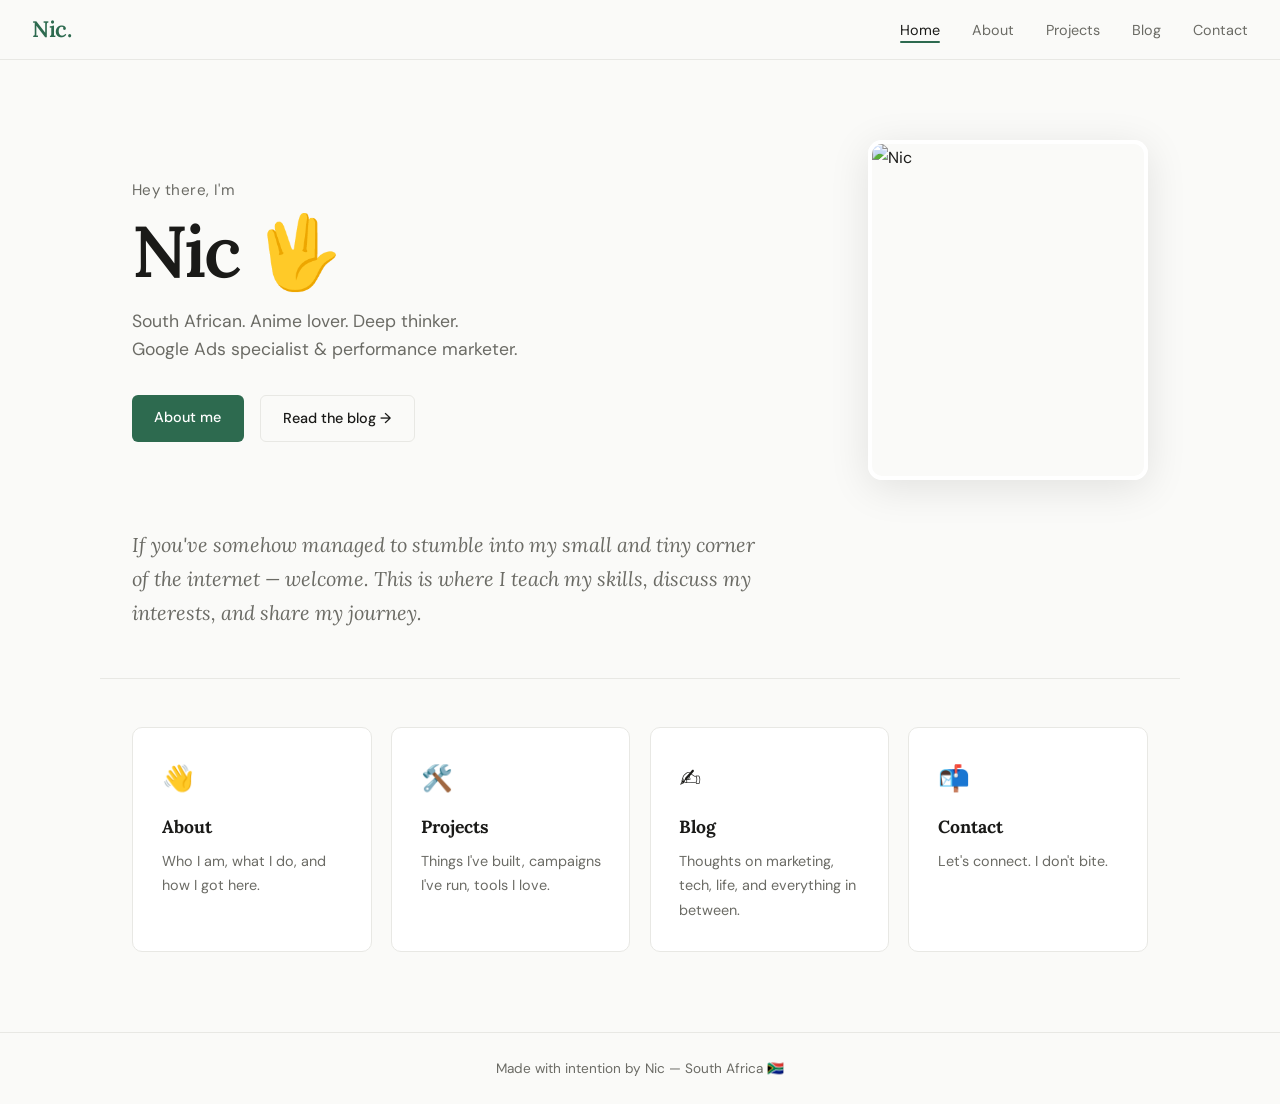
==== index.html @ c93cab65 "Add site files" ====
<!DOCTYPE html>
<html lang="en">
<head>
  <meta charset="UTF-8" />
  <meta name="viewport" content="width=device-width, initial-scale=1.0" />
  <title>Nic — Personal Page</title>
  <link rel="preconnect" href="https://fonts.googleapis.com">
  <link href="https://fonts.googleapis.com/css2?family=Lora:ital,wght@0,400;0,600;1,400&family=DM+Sans:wght@300;400;500&display=swap" rel="stylesheet">
  <link rel="stylesheet" href="style.css" />
</head>
<body>
  <nav class="nav">
    <a href="index.html" class="nav-logo">Nic.</a>
    <ul class="nav-links">
      <li><a href="index.html" class="active">Home</a></li>
      <li><a href="about.html">About</a></li>
      <li><a href="projects.html">Projects</a></li>
      <li><a href="blog.html">Blog</a></li>
      <li><a href="contact.html">Contact</a></li>
    </ul>
    <button class="nav-toggle" aria-label="Toggle menu">&#9776;</button>
  </nav>

  <main>
    <section class="hero">
      <div class="hero-text">
        <span class="hero-greeting">Hey there, I'm</span>
        <h1 class="hero-name">Nic <span class="wave">🖖</span></h1>
        <p class="hero-tagline">South African. Anime lover. Deep thinker.<br>Google Ads specialist & performance marketer.</p>
        <div class="hero-actions">
          <a href="about.html" class="btn btn-primary">About me</a>
          <a href="blog.html" class="btn btn-ghost">Read the blog →</a>
        </div>
      </div>
      <div class="hero-image-wrap">
        <img src="https://bear-images.sfo2.cdn.digitaloceanspaces.com/nic-1672590342-0.jpg" alt="Nic" class="hero-image" />
      </div>
    </section>

    <section class="intro-block">
      <p>
        If you've somehow managed to stumble into my small and tiny corner of the internet — welcome.
        This is where I teach my skills, discuss my interests, and share my journey.
      </p>
    </section>

    <section class="home-grid">
      <a href="about.html" class="card">
        <span class="card-icon">👋</span>
        <h3>About</h3>
        <p>Who I am, what I do, and how I got here.</p>
      </a>
      <a href="projects.html" class="card">
        <span class="card-icon">🛠️</span>
        <h3>Projects</h3>
        <p>Things I've built, campaigns I've run, tools I love.</p>
      </a>
      <a href="blog.html" class="card">
        <span class="card-icon">✍️</span>
        <h3>Blog</h3>
        <p>Thoughts on marketing, tech, life, and everything in between.</p>
      </a>
      <a href="contact.html" class="card">
        <span class="card-icon">📬</span>
        <h3>Contact</h3>
        <p>Let's connect. I don't bite.</p>
      </a>
    </section>
  </main>

  <footer class="footer">
    <p>Made with intention by Nic &mdash; South Africa 🇿🇦</p>
  </footer>

  <script src="main.js"></script>
</body>
</html>
---- style.css ----
/* ===== CSS Variables ===== */
:root {
  --bg: #fafaf8;
  --surface: #ffffff;
  --text: #1a1a18;
  --text-muted: #6b6b65;
  --accent: #2d6a4f;
  --accent-light: #e8f5ee;
  --border: #e8e8e4;
  --font-serif: 'Lora', Georgia, serif;
  --font-sans: 'DM Sans', system-ui, sans-serif;
  --max-w: 1080px;
  --radius: 10px;
  --transition: 0.2s ease;
}

/* ===== Reset ===== */
*, *::before, *::after { box-sizing: border-box; margin: 0; padding: 0; }

html { scroll-behavior: smooth; }

body {
  background: var(--bg);
  color: var(--text);
  font-family: var(--font-sans);
  font-size: 1rem;
  line-height: 1.7;
  min-height: 100vh;
  display: flex;
  flex-direction: column;
}

img { max-width: 100%; display: block; }
a { color: inherit; text-decoration: none; }

/* ===== Nav ===== */
.nav {
  position: sticky;
  top: 0;
  z-index: 100;
  background: rgba(250,250,248,0.92);
  backdrop-filter: blur(10px);
  border-bottom: 1px solid var(--border);
  display: flex;
  align-items: center;
  justify-content: space-between;
  padding: 0 2rem;
  height: 60px;
  max-width: 100%;
}

.nav-logo {
  font-family: var(--font-serif);
  font-size: 1.4rem;
  font-weight: 600;
  color: var(--accent);
  letter-spacing: -0.02em;
}

.nav-links {
  list-style: none;
  display: flex;
  gap: 2rem;
}

.nav-links a {
  font-size: 0.9rem;
  font-weight: 400;
  color: var(--text-muted);
  transition: color var(--transition);
  position: relative;
}

.nav-links a:hover,
.nav-links a.active {
  color: var(--text);
}

.nav-links a.active::after {
  content: '';
  position: absolute;
  bottom: -4px;
  left: 0; right: 0;
  height: 2px;
  background: var(--accent);
  border-radius: 2px;
}

.nav-toggle { display: none; background: none; border: none; font-size: 1.3rem; cursor: pointer; }

/* ===== Buttons ===== */
.btn {
  display: inline-block;
  padding: 0.65rem 1.4rem;
  border-radius: 6px;
  font-family: var(--font-sans);
  font-size: 0.9rem;
  font-weight: 500;
  cursor: pointer;
  border: none;
  transition: all var(--transition);
  text-decoration: none;
}

.btn-primary {
  background: var(--accent);
  color: #fff;
}
.btn-primary:hover { background: #235c40; }

.btn-ghost {
  background: transparent;
  color: var(--text);
  border: 1px solid var(--border);
}
.btn-ghost:hover { border-color: var(--accent); color: var(--accent); }

/* ===== Hero ===== */
.hero {
  max-width: var(--max-w);
  margin: 0 auto;
  padding: 5rem 2rem 3rem;
  display: flex;
  align-items: center;
  gap: 4rem;
}

.hero-text { flex: 1; }

.hero-greeting {
  display: block;
  font-size: 0.95rem;
  color: var(--text-muted);
  margin-bottom: 0.5rem;
  letter-spacing: 0.03em;
}

.hero-name {
  font-family: var(--font-serif);
  font-size: clamp(2.8rem, 6vw, 4.5rem);
  font-weight: 600;
  line-height: 1.1;
  letter-spacing: -0.03em;
  color: var(--text);
  margin-bottom: 1rem;
}

.wave { display: inline-block; animation: wave 2s ease-in-out infinite; }
@keyframes wave {
  0%, 100% { transform: rotate(0deg); }
  25% { transform: rotate(20deg); }
  75% { transform: rotate(-10deg); }
}

.hero-tagline {
  font-size: 1.1rem;
  color: var(--text-muted);
  margin-bottom: 2rem;
  line-height: 1.6;
}

.hero-actions { display: flex; gap: 1rem; flex-wrap: wrap; }

.hero-image-wrap {
  flex-shrink: 0;
  opacity: 0;
  transform: translateY(20px);
  animation: fadeUp 0.7s 0.3s ease forwards;
}

.hero-image {
  width: 280px;
  height: 340px;
  object-fit: cover;
  border-radius: 14px;
  border: 4px solid var(--surface);
  box-shadow: 0 8px 40px rgba(0,0,0,0.1);
}

@keyframes fadeUp {
  to { opacity: 1; transform: translateY(0); }
}

/* ===== Intro block ===== */
.intro-block {
  max-width: var(--max-w);
  margin: 0 auto;
  padding: 0 2rem 3rem;
  border-bottom: 1px solid var(--border);
}

.intro-block p {
  font-family: var(--font-serif);
  font-size: 1.25rem;
  font-style: italic;
  color: var(--text-muted);
  max-width: 640px;
}

/* ===== Home cards grid ===== */
.home-grid {
  max-width: var(--max-w);
  margin: 0 auto;
  padding: 3rem 2rem 5rem;
  display: grid;
  grid-template-columns: repeat(auto-fit, minmax(220px, 1fr));
  gap: 1.2rem;
}

.card {
  background: var(--surface);
  border: 1px solid var(--border);
  border-radius: var(--radius);
  padding: 1.8rem;
  transition: all var(--transition);
  display: block;
}

.card:hover {
  border-color: var(--accent);
  box-shadow: 0 4px 20px rgba(45,106,79,0.1);
  transform: translateY(-2px);
}

.card-icon { font-size: 1.6rem; display: block; margin-bottom: 0.75rem; }

.card h3 {
  font-family: var(--font-serif);
  font-size: 1.1rem;
  margin-bottom: 0.4rem;
}

.card p { font-size: 0.9rem; color: var(--text-muted); }

/* ===== Page layout ===== */
main { flex: 1; }

.page-main {
  max-width: var(--max-w);
  margin: 0 auto;
  padding: 4rem 2rem 6rem;
}

.page-header {
  margin-bottom: 3rem;
  opacity: 0;
  animation: fadeUp 0.5s ease forwards;
}

.page-header h1 {
  font-family: var(--font-serif);
  font-size: clamp(2rem, 4vw, 3rem);
  font-weight: 600;
  letter-spacing: -0.03em;
  margin-bottom: 0.5rem;
}

.page-subtitle { color: var(--text-muted); font-size: 1.05rem; }

/* ===== About ===== */
.about-layout {
  display: grid;
  grid-template-columns: 260px 1fr;
  gap: 4rem;
  align-items: start;
}

.about-photo {
  width: 100%;
  border-radius: 12px;
  border: 3px solid var(--border);
  box-shadow: 0 4px 20px rgba(0,0,0,0.08);
}

.about-quick {
  margin-top: 1.5rem;
  display: flex;
  flex-direction: column;
  gap: 0.7rem;
}

.quick-item {
  display: flex;
  align-items: center;
  gap: 0.6rem;
  font-size: 0.9rem;
  color: var(--text-muted);
}

.about-content h2 {
  font-family: var(--font-serif);
  font-size: 1.4rem;
  margin: 2rem 0 0.7rem;
}
.about-content h2:first-child { margin-top: 0; }
.about-content p { color: var(--text-muted); margin-bottom: 1rem; }

/* ===== Projects ===== */
.projects-grid {
  display: grid;
  grid-template-columns: repeat(auto-fit, minmax(280px, 1fr));
  gap: 1.5rem;
}

.project-card {
  background: var(--surface);
  border: 1px solid var(--border);
  border-radius: var(--radius);
  padding: 1.8rem;
  transition: all var(--transition);
}
.project-card:hover {
  border-color: var(--accent);
  box-shadow: 0 4px 20px rgba(45,106,79,0.08);
}

.project-tag {
  display: inline-block;
  background: var(--accent-light);
  color: var(--accent);
  font-size: 0.75rem;
  font-weight: 500;
  padding: 0.2rem 0.6rem;
  border-radius: 20px;
  margin-bottom: 0.8rem;
  letter-spacing: 0.03em;
}

.project-card h3 {
  font-family: var(--font-serif);
  font-size: 1.1rem;
  margin-bottom: 0.6rem;
}

.project-card p { font-size: 0.9rem; color: var(--text-muted); margin-bottom: 1rem; }

.project-stack { display: flex; gap: 0.5rem; flex-wrap: wrap; }
.project-stack span {
  font-size: 0.75rem;
  background: var(--bg);
  border: 1px solid var(--border);
  border-radius: 4px;
  padding: 0.15rem 0.5rem;
  color: var(--text-muted);
}

.projects-note {
  margin-top: 3rem;
  text-align: center;
  color: var(--text-muted);
  font-size: 0.95rem;
}
.projects-note a { color: var(--accent); text-decoration: underline; }

/* ===== Blog ===== */
.blog-filters {
  display: flex;
  gap: 0.5rem;
  margin-bottom: 2.5rem;
  flex-wrap: wrap;
}

.filter-btn {
  background: none;
  border: 1px solid var(--border);
  border-radius: 20px;
  padding: 0.3rem 0.9rem;
  font-size: 0.85rem;
  cursor: pointer;
  font-family: var(--font-sans);
  color: var(--text-muted);
  transition: all var(--transition);
}
.filter-btn:hover, .filter-btn.active {
  background: var(--accent);
  border-color: var(--accent);
  color: #fff;
}

.blog-list { display: flex; flex-direction: column; gap: 0; }

.blog-item {
  padding: 2rem 0;
  border-bottom: 1px solid var(--border);
  transition: all var(--transition);
}
.blog-item:last-child { border-bottom: none; }

.blog-meta {
  display: flex;
  align-items: center;
  gap: 0.8rem;
  margin-bottom: 0.6rem;
}

.blog-tag {
  background: var(--accent-light);
  color: var(--accent);
  font-size: 0.75rem;
  font-weight: 500;
  padding: 0.2rem 0.6rem;
  border-radius: 20px;
}

.blog-date { font-size: 0.8rem; color: var(--text-muted); }

.blog-title {
  font-family: var(--font-serif);
  font-size: 1.3rem;
  font-weight: 600;
  margin-bottom: 0.6rem;
  line-height: 1.3;
}
.blog-title a:hover { color: var(--accent); }

.blog-excerpt { font-size: 0.95rem; color: var(--text-muted); max-width: 680px; }

.blog-subscribe {
  margin-top: 4rem;
  background: var(--surface);
  border: 1px solid var(--border);
  border-radius: var(--radius);
  padding: 2.5rem;
  text-align: center;
}

.blog-subscribe h3 {
  font-family: var(--font-serif);
  font-size: 1.3rem;
  margin-bottom: 0.5rem;
}
.blog-subscribe p { color: var(--text-muted); font-size: 0.95rem; margin-bottom: 1.5rem; }

.subscribe-form { display: flex; gap: 0.7rem; justify-content: center; flex-wrap: wrap; }
.subscribe-form input {
  padding: 0.6rem 1rem;
  border: 1px solid var(--border);
  border-radius: 6px;
  font-size: 0.9rem;
  font-family: var(--font-sans);
  width: 260px;
  background: var(--bg);
  color: var(--text);
}
.subscribe-form input:focus { outline: none; border-color: var(--accent); }

/* ===== Contact ===== */
.contact-layout {
  display: grid;
  grid-template-columns: 1fr 1fr;
  gap: 4rem;
  align-items: start;
}

.contact-info h2 {
  font-family: var(--font-serif);
  font-size: 1.4rem;
  margin-bottom: 0.8rem;
}
.contact-info p { color: var(--text-muted); margin-bottom: 2rem; }

.contact-links { display: flex; flex-direction: column; gap: 1rem; }

.contact-link {
  display: flex;
  align-items: center;
  gap: 1rem;
  padding: 1rem;
  background: var(--surface);
  border: 1px solid var(--border);
  border-radius: var(--radius);
  transition: all var(--transition);
}
.contact-link:hover { border-color: var(--accent); }

.contact-link-icon { font-size: 1.3rem; }

.contact-link strong { display: block; font-size: 0.9rem; }
.contact-link span { font-size: 0.8rem; color: var(--text-muted); }

.contact-form { display: flex; flex-direction: column; gap: 1.2rem; }

.form-group { display: flex; flex-direction: column; gap: 0.4rem; }

.form-group label { font-size: 0.85rem; font-weight: 500; color: var(--text); }

.form-group input,
.form-group textarea {
  padding: 0.65rem 0.9rem;
  border: 1px solid var(--border);
  border-radius: 6px;
  font-family: var(--font-sans);
  font-size: 0.95rem;
  background: var(--bg);
  color: var(--text);
  transition: border-color var(--transition);
}
.form-group input:focus,
.form-group textarea:focus {
  outline: none;
  border-color: var(--accent);
}
.form-group textarea { resize: vertical; }

.form-note { font-size: 0.85rem; color: var(--accent); min-height: 1.2em; }

/* ===== Footer ===== */
.footer {
  border-top: 1px solid var(--border);
  padding: 1.5rem 2rem;
  text-align: center;
  font-size: 0.85rem;
  color: var(--text-muted);
}

/* ===== Animations ===== */
.page-main > * {
  opacity: 0;
  transform: translateY(12px);
  animation: fadeUp 0.5s ease forwards;
}
.page-main > *:nth-child(2) { animation-delay: 0.1s; }
.page-main > *:nth-child(3) { animation-delay: 0.2s; }
.page-main > *:nth-child(4) { animation-delay: 0.3s; }

/* ===== Responsive ===== */
@media (max-width: 768px) {
  .nav-links { display: none; flex-direction: column; position: absolute; top: 60px; left: 0; right: 0; background: var(--bg); border-bottom: 1px solid var(--border); padding: 1rem 2rem; gap: 1rem; }
  .nav-links.open { display: flex; }
  .nav-toggle { display: block; }

  .hero { flex-direction: column-reverse; padding: 3rem 1.5rem 2rem; gap: 2rem; text-align: center; }
  .hero-actions { justify-content: center; }
  .hero-image { width: 200px; height: 240px; margin: 0 auto; }

  .about-layout { grid-template-columns: 1fr; }
  .about-photo { max-width: 240px; }

  .contact-layout { grid-template-columns: 1fr; gap: 2.5rem; }

  .page-main { padding: 3rem 1.5rem 4rem; }
  .home-grid { padding: 2rem 1.5rem 4rem; }
  .intro-block { padding: 0 1.5rem 2rem; }
  .hero { padding: 3rem 1.5rem 2rem; }
}
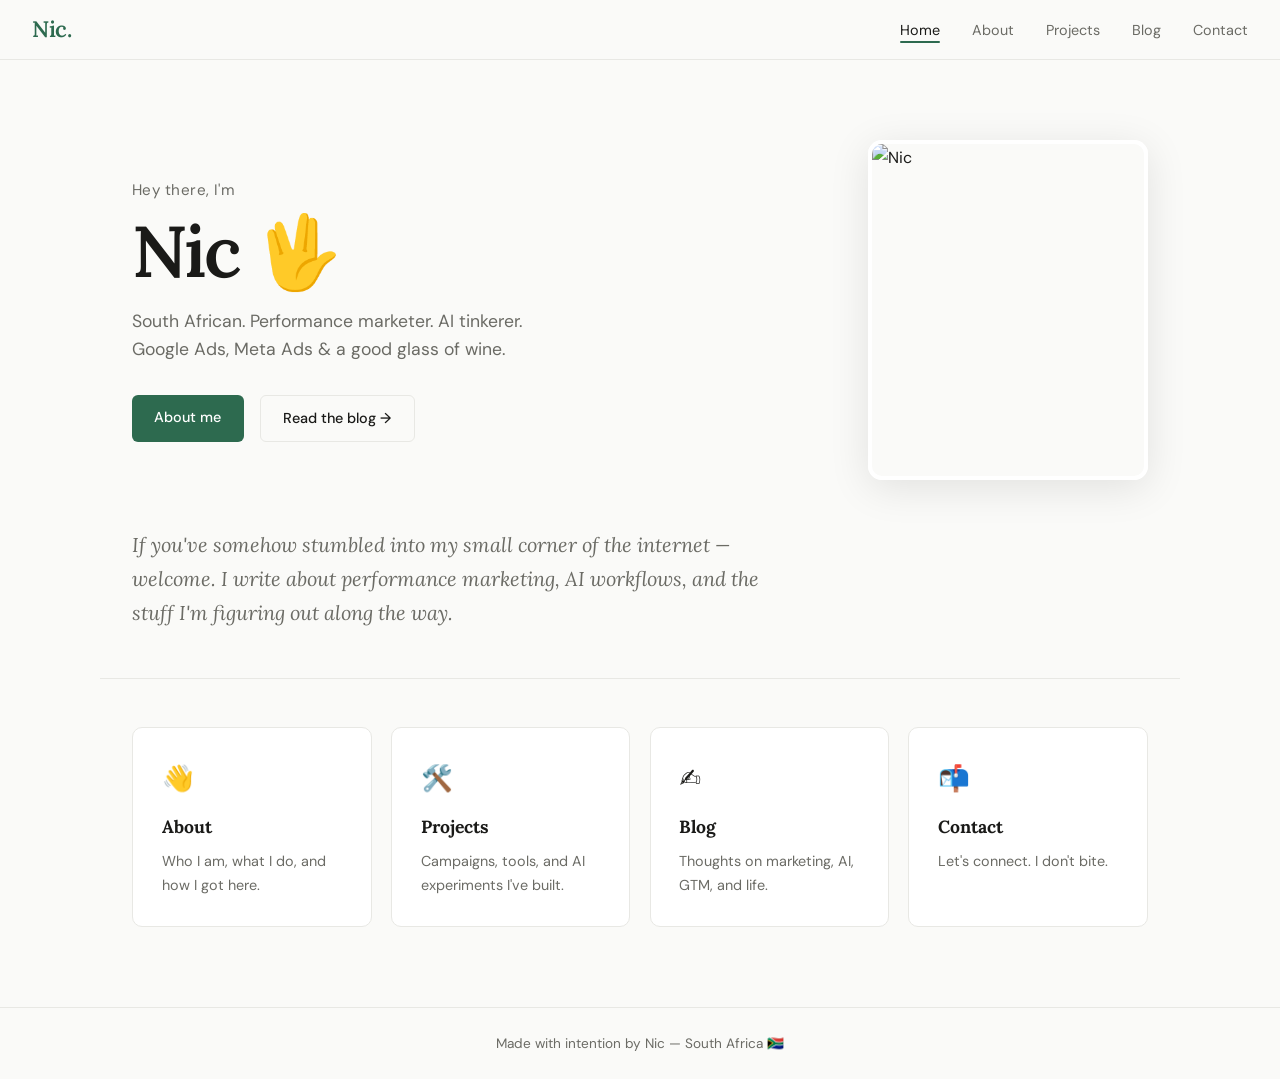
==== commit 4bd03261: "Update homepage and about page" ====
--- a/index.html
+++ b/index.html
@@ -26,7 +26,7 @@
       <div class="hero-text">
         <span class="hero-greeting">Hey there, I'm</span>
         <h1 class="hero-name">Nic <span class="wave">🖖</span></h1>
-        <p class="hero-tagline">South African. Anime lover. Deep thinker.<br>Google Ads specialist & performance marketer.</p>
+        <p class="hero-tagline">South African. Performance marketer. AI tinkerer.<br>Google Ads, Meta Ads & a good glass of wine.</p>
         <div class="hero-actions">
           <a href="about.html" class="btn btn-primary">About me</a>
           <a href="blog.html" class="btn btn-ghost">Read the blog →</a>
@@ -39,8 +39,8 @@
 
     <section class="intro-block">
       <p>
-        If you've somehow managed to stumble into my small and tiny corner of the internet — welcome.
-        This is where I teach my skills, discuss my interests, and share my journey.
+        If you've somehow stumbled into my small corner of the internet — welcome.
+        I write about performance marketing, AI workflows, and the stuff I'm figuring out along the way.
       </p>
     </section>
 
@@ -53,12 +53,12 @@
       <a href="projects.html" class="card">
         <span class="card-icon">🛠️</span>
         <h3>Projects</h3>
-        <p>Things I've built, campaigns I've run, tools I love.</p>
+        <p>Campaigns, tools, and AI experiments I've built.</p>
       </a>
       <a href="blog.html" class="card">
         <span class="card-icon">✍️</span>
         <h3>Blog</h3>
-        <p>Thoughts on marketing, tech, life, and everything in between.</p>
+        <p>Thoughts on marketing, AI, GTM, and life.</p>
       </a>
       <a href="contact.html" class="card">
         <span class="card-icon">📬</span>
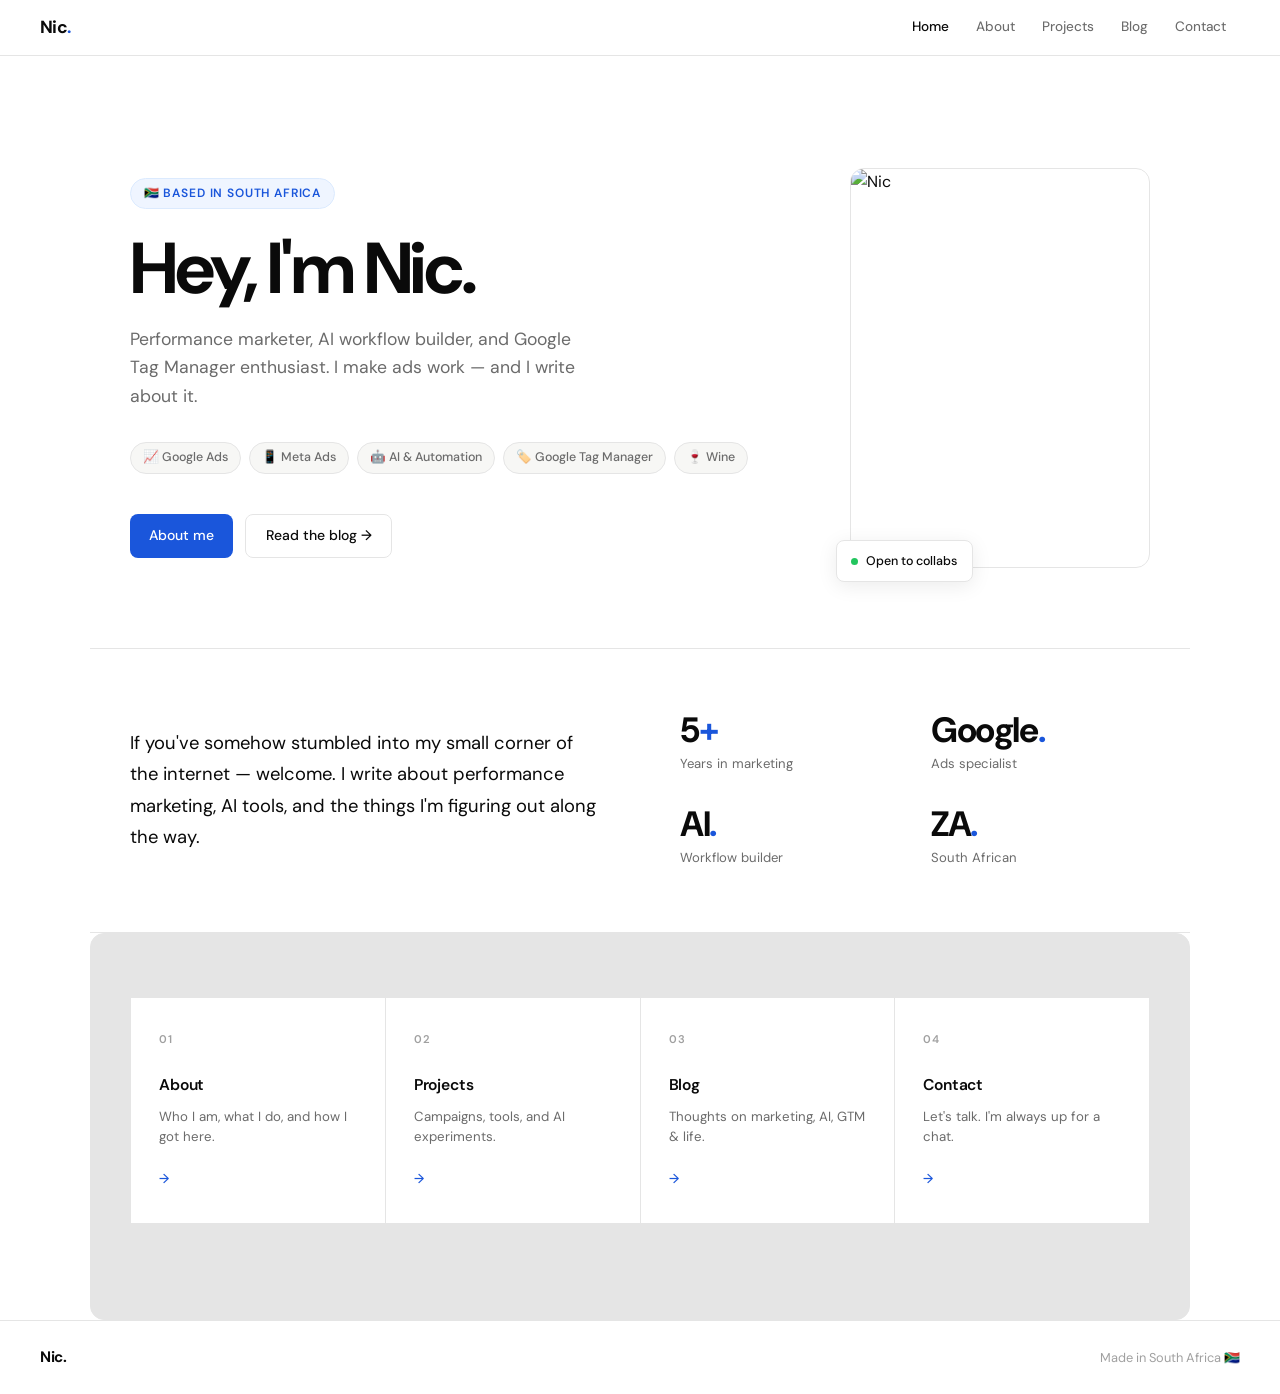
==== commit 74087fdd: "full site design" ====
--- a/index.html
+++ b/index.html
@@ -3,14 +3,14 @@
 <head>
   <meta charset="UTF-8" />
   <meta name="viewport" content="width=device-width, initial-scale=1.0" />
-  <title>Nic — Personal Page</title>
+  <title>Nic Getkate — Performance Marketer</title>
   <link rel="preconnect" href="https://fonts.googleapis.com">
-  <link href="https://fonts.googleapis.com/css2?family=Lora:ital,wght@0,400;0,600;1,400&family=DM+Sans:wght@300;400;500&display=swap" rel="stylesheet">
+  <link href="https://fonts.googleapis.com/css2?family=DM+Sans:wght@300;400;500;600;700&display=swap" rel="stylesheet">
   <link rel="stylesheet" href="style.css" />
 </head>
 <body>
   <nav class="nav">
-    <a href="index.html" class="nav-logo">Nic.</a>
+    <a href="index.html" class="nav-logo">Nic<span>.</span></a>
     <ul class="nav-links">
       <li><a href="index.html" class="active">Home</a></li>
       <li><a href="about.html">About</a></li>
@@ -24,9 +24,16 @@
   <main>
     <section class="hero">
       <div class="hero-text">
-        <span class="hero-greeting">Hey there, I'm</span>
-        <h1 class="hero-name">Nic <span class="wave">🖖</span></h1>
-        <p class="hero-tagline">South African. Performance marketer. AI tinkerer.<br>Google Ads, Meta Ads & a good glass of wine.</p>
+        <div class="hero-eyebrow">🇿🇦 Based in South Africa</div>
+        <h1 class="hero-name">Hey, I'm Nic.</h1>
+        <p class="hero-tagline">Performance marketer, AI workflow builder, and Google Tag Manager enthusiast. I make ads work — and I write about it.</p>
+        <div class="hero-chips">
+          <span class="chip">📈 Google Ads</span>
+          <span class="chip">📱 Meta Ads</span>
+          <span class="chip">🤖 AI & Automation</span>
+          <span class="chip">🏷️ Google Tag Manager</span>
+          <span class="chip">🍷 Wine</span>
+        </div>
         <div class="hero-actions">
           <a href="about.html" class="btn btn-primary">About me</a>
           <a href="blog.html" class="btn btn-ghost">Read the blog →</a>
@@ -34,42 +41,66 @@
       </div>
       <div class="hero-image-wrap">
         <img src="https://bear-images.sfo2.cdn.digitaloceanspaces.com/nic-1672590342-0.jpg" alt="Nic" class="hero-image" />
+        <div class="hero-badge">
+          <div class="dot"></div>
+          <span>Open to collabs</span>
+        </div>
       </div>
     </section>
 
-    <section class="intro-block">
-      <p>
-        If you've somehow stumbled into my small corner of the internet — welcome.
-        I write about performance marketing, AI workflows, and the stuff I'm figuring out along the way.
-      </p>
-    </section>
+    <div class="intro-block">
+      <p>If you've somehow stumbled into my small corner of the internet — welcome. I write about performance marketing, AI tools, and the things I'm figuring out along the way.</p>
+      <div class="intro-stats">
+        <div>
+          <div class="stat-num">5<span>+</span></div>
+          <div class="stat-label">Years in marketing</div>
+        </div>
+        <div>
+          <div class="stat-num">Google<span>.</span></div>
+          <div class="stat-label">Ads specialist</div>
+        </div>
+        <div>
+          <div class="stat-num">AI<span>.</span></div>
+          <div class="stat-label">Workflow builder</div>
+        </div>
+        <div>
+          <div class="stat-num">ZA<span>.</span></div>
+          <div class="stat-label">South African</div>
+        </div>
+      </div>
+    </div>
 
-    <section class="home-grid">
+    <div class="home-grid">
       <a href="about.html" class="card">
-        <span class="card-icon">👋</span>
+        <div class="card-num">01</div>
         <h3>About</h3>
         <p>Who I am, what I do, and how I got here.</p>
+        <span class="card-arrow">→</span>
       </a>
       <a href="projects.html" class="card">
-        <span class="card-icon">🛠️</span>
+        <div class="card-num">02</div>
         <h3>Projects</h3>
-        <p>Campaigns, tools, and AI experiments I've built.</p>
+        <p>Campaigns, tools, and AI experiments.</p>
+        <span class="card-arrow">→</span>
       </a>
       <a href="blog.html" class="card">
-        <span class="card-icon">✍️</span>
+        <div class="card-num">03</div>
         <h3>Blog</h3>
-        <p>Thoughts on marketing, AI, GTM, and life.</p>
+        <p>Thoughts on marketing, AI, GTM & life.</p>
+        <span class="card-arrow">→</span>
       </a>
       <a href="contact.html" class="card">
-        <span class="card-icon">📬</span>
+        <div class="card-num">04</div>
         <h3>Contact</h3>
-        <p>Let's connect. I don't bite.</p>
+        <p>Let's talk. I'm always up for a chat.</p>
+        <span class="card-arrow">→</span>
       </a>
-    </section>
+    </div>
   </main>
 
   <footer class="footer">
-    <p>Made with intention by Nic &mdash; South Africa 🇿🇦</p>
+    <span class="footer-logo">Nic.</span>
+    <span>Made in South Africa 🇿🇦</span>
   </footer>
 
   <script src="main.js"></script>
--- a/style.css
+++ b/style.css
@@ -1,545 +1,552 @@
-/* ===== CSS Variables ===== */
+/* ===== Variables ===== */
 :root {
-  --bg: #fafaf8;
+  --bg: #ffffff;
+  --bg2: #f7f7f5;
   --surface: #ffffff;
-  --text: #1a1a18;
-  --text-muted: #6b6b65;
-  --accent: #2d6a4f;
-  --accent-light: #e8f5ee;
-  --border: #e8e8e4;
-  --font-serif: 'Lora', Georgia, serif;
-  --font-sans: 'DM Sans', system-ui, sans-serif;
-  --max-w: 1080px;
-  --radius: 10px;
-  --transition: 0.2s ease;
+  --text: #0a0a0a;
+  --text-muted: #6b6b6b;
+  --text-hint: #a0a0a0;
+  --accent: #1a56db;
+  --accent-hover: #1245b5;
+  --accent-light: #eff5ff;
+  --accent-subtle: #dbeafe;
+  --border: #e5e5e5;
+  --border-strong: #d0d0d0;
+  --font: 'DM Sans', system-ui, sans-serif;
+  --font-display: 'DM Sans', system-ui, sans-serif;
+  --max-w: 1100px;
+  --radius: 8px;
+  --radius-lg: 14px;
+  --ease: cubic-bezier(0.16, 1, 0.3, 1);
 }
 
 /* ===== Reset ===== */
 *, *::before, *::after { box-sizing: border-box; margin: 0; padding: 0; }
-
-html { scroll-behavior: smooth; }
-
+html { scroll-behavior: smooth; -webkit-font-smoothing: antialiased; }
 body {
   background: var(--bg);
   color: var(--text);
-  font-family: var(--font-sans);
+  font-family: var(--font);
   font-size: 1rem;
-  line-height: 1.7;
+  line-height: 1.65;
   min-height: 100vh;
   display: flex;
   flex-direction: column;
 }
-
 img { max-width: 100%; display: block; }
 a { color: inherit; text-decoration: none; }
+main { flex: 1; }
 
 /* ===== Nav ===== */
 .nav {
   position: sticky;
   top: 0;
   z-index: 100;
-  background: rgba(250,250,248,0.92);
-  backdrop-filter: blur(10px);
+  background: rgba(255,255,255,0.92);
+  backdrop-filter: blur(12px);
+  -webkit-backdrop-filter: blur(12px);
   border-bottom: 1px solid var(--border);
   display: flex;
   align-items: center;
   justify-content: space-between;
-  padding: 0 2rem;
-  height: 60px;
-  max-width: 100%;
-}
-
+  padding: 0 2.5rem;
+  height: 56px;
+}
 .nav-logo {
-  font-family: var(--font-serif);
-  font-size: 1.4rem;
-  font-weight: 600;
-  color: var(--accent);
-  letter-spacing: -0.02em;
-}
-
-.nav-links {
-  list-style: none;
-  display: flex;
-  gap: 2rem;
-}
-
+  font-size: 1.1rem;
+  font-weight: 700;
+  color: var(--text);
+  letter-spacing: -0.03em;
+}
+.nav-logo span { color: var(--accent); }
+.nav-links { list-style: none; display: flex; gap: 0; }
 .nav-links a {
-  font-size: 0.9rem;
-  font-weight: 400;
-  color: var(--text-muted);
-  transition: color var(--transition);
-  position: relative;
-}
-
-.nav-links a:hover,
-.nav-links a.active {
-  color: var(--text);
-}
-
-.nav-links a.active::after {
-  content: '';
-  position: absolute;
-  bottom: -4px;
-  left: 0; right: 0;
-  height: 2px;
-  background: var(--accent);
-  border-radius: 2px;
-}
-
-.nav-toggle { display: none; background: none; border: none; font-size: 1.3rem; cursor: pointer; }
+  display: block;
+  padding: 0.4rem 0.85rem;
+  font-size: 0.85rem;
+  font-weight: 450;
+  color: var(--text-muted);
+  transition: color 0.15s, background 0.15s;
+  border-radius: 6px;
+}
+.nav-links a:hover { color: var(--text); background: var(--bg2); }
+.nav-links a.active { color: var(--text); font-weight: 500; }
+.nav-toggle { display: none; background: none; border: none; font-size: 1.2rem; cursor: pointer; color: var(--text); padding: 0.4rem; }
 
 /* ===== Buttons ===== */
 .btn {
-  display: inline-block;
-  padding: 0.65rem 1.4rem;
-  border-radius: 6px;
-  font-family: var(--font-sans);
-  font-size: 0.9rem;
+  display: inline-flex;
+  align-items: center;
+  gap: 0.4rem;
+  padding: 0.6rem 1.2rem;
+  border-radius: var(--radius);
+  font-family: var(--font);
+  font-size: 0.875rem;
   font-weight: 500;
   cursor: pointer;
   border: none;
-  transition: all var(--transition);
-  text-decoration: none;
-}
-
-.btn-primary {
-  background: var(--accent);
-  color: #fff;
-}
-.btn-primary:hover { background: #235c40; }
-
-.btn-ghost {
-  background: transparent;
-  color: var(--text);
-  border: 1px solid var(--border);
-}
-.btn-ghost:hover { border-color: var(--accent); color: var(--accent); }
+  transition: all 0.15s var(--ease);
+}
+.btn-primary { background: var(--accent); color: #fff; }
+.btn-primary:hover { background: var(--accent-hover); box-shadow: 0 4px 14px rgba(26,86,219,0.3); }
+.btn-ghost { background: transparent; color: var(--text); border: 1px solid var(--border); }
+.btn-ghost:hover { border-color: var(--border-strong); background: var(--bg2); }
 
 /* ===== Hero ===== */
 .hero {
   max-width: var(--max-w);
   margin: 0 auto;
-  padding: 5rem 2rem 3rem;
-  display: flex;
-  align-items: center;
-  gap: 4rem;
-}
-
-.hero-text { flex: 1; }
-
-.hero-greeting {
-  display: block;
-  font-size: 0.95rem;
-  color: var(--text-muted);
-  margin-bottom: 0.5rem;
-  letter-spacing: 0.03em;
-}
-
+  padding: 7rem 2.5rem 5rem;
+  display: grid;
+  grid-template-columns: 1fr 300px;
+  gap: 5rem;
+  align-items: center;
+}
+.hero-eyebrow {
+  display: inline-flex;
+  align-items: center;
+  gap: 0.5rem;
+  background: var(--accent-light);
+  color: var(--accent);
+  font-size: 0.75rem;
+  font-weight: 600;
+  letter-spacing: 0.07em;
+  text-transform: uppercase;
+  padding: 0.3rem 0.8rem;
+  border-radius: 20px;
+  margin-bottom: 1.5rem;
+  border: 1px solid var(--accent-subtle);
+}
 .hero-name {
-  font-family: var(--font-serif);
-  font-size: clamp(2.8rem, 6vw, 4.5rem);
-  font-weight: 600;
-  line-height: 1.1;
-  letter-spacing: -0.03em;
-  color: var(--text);
-  margin-bottom: 1rem;
-}
-
-.wave { display: inline-block; animation: wave 2s ease-in-out infinite; }
-@keyframes wave {
-  0%, 100% { transform: rotate(0deg); }
-  25% { transform: rotate(20deg); }
-  75% { transform: rotate(-10deg); }
-}
-
+  font-size: clamp(3rem, 6vw, 4.5rem);
+  font-weight: 700;
+  line-height: 1.0;
+  letter-spacing: -0.04em;
+  color: var(--text);
+  margin-bottom: 1.25rem;
+}
 .hero-tagline {
   font-size: 1.1rem;
   color: var(--text-muted);
   margin-bottom: 2rem;
   line-height: 1.6;
-}
-
-.hero-actions { display: flex; gap: 1rem; flex-wrap: wrap; }
-
-.hero-image-wrap {
-  flex-shrink: 0;
-  opacity: 0;
-  transform: translateY(20px);
-  animation: fadeUp 0.7s 0.3s ease forwards;
-}
-
+  max-width: 460px;
+}
+.hero-chips { display: flex; flex-wrap: wrap; gap: 0.5rem; margin-bottom: 2.5rem; }
+.chip {
+  display: inline-flex;
+  align-items: center;
+  gap: 0.35rem;
+  background: var(--bg2);
+  border: 1px solid var(--border);
+  color: var(--text-muted);
+  font-size: 0.78rem;
+  font-weight: 500;
+  padding: 0.3rem 0.75rem;
+  border-radius: 20px;
+}
+.hero-actions { display: flex; gap: 0.75rem; flex-wrap: wrap; }
+.hero-image-wrap { position: relative; }
 .hero-image {
-  width: 280px;
-  height: 340px;
+  width: 100%;
+  aspect-ratio: 3/4;
   object-fit: cover;
-  border-radius: 14px;
-  border: 4px solid var(--surface);
-  box-shadow: 0 8px 40px rgba(0,0,0,0.1);
-}
-
-@keyframes fadeUp {
-  to { opacity: 1; transform: translateY(0); }
-}
+  border-radius: var(--radius-lg);
+  border: 1px solid var(--border);
+}
+.hero-badge {
+  position: absolute;
+  bottom: -14px;
+  left: -14px;
+  background: var(--surface);
+  border: 1px solid var(--border);
+  border-radius: var(--radius);
+  padding: 0.6rem 0.9rem;
+  display: flex;
+  align-items: center;
+  gap: 0.5rem;
+  box-shadow: 0 4px 20px rgba(0,0,0,0.08);
+}
+.hero-badge .dot { width: 7px; height: 7px; border-radius: 50%; background: #22c55e; flex-shrink: 0; }
+.hero-badge span { font-size: 0.78rem; font-weight: 500; color: var(--text); }
 
 /* ===== Intro block ===== */
 .intro-block {
   max-width: var(--max-w);
   margin: 0 auto;
-  padding: 0 2rem 3rem;
+  padding: 4rem 2.5rem;
+  display: grid;
+  grid-template-columns: 1fr 1fr;
+  gap: 5rem;
+  align-items: center;
+  border-top: 1px solid var(--border);
   border-bottom: 1px solid var(--border);
 }
-
 .intro-block p {
-  font-family: var(--font-serif);
-  font-size: 1.25rem;
-  font-style: italic;
-  color: var(--text-muted);
-  max-width: 640px;
-}
-
-/* ===== Home cards grid ===== */
+  font-size: 1.15rem;
+  color: var(--text);
+  line-height: 1.7;
+}
+.intro-stats { display: grid; grid-template-columns: 1fr 1fr; gap: 2rem; }
+.stat-num {
+  font-size: 2.2rem;
+  font-weight: 700;
+  letter-spacing: -0.04em;
+  color: var(--text);
+  line-height: 1;
+  margin-bottom: 0.3rem;
+}
+.stat-num span { color: var(--accent); }
+.stat-label { font-size: 0.82rem; color: var(--text-muted); }
+
+/* ===== Home grid ===== */
 .home-grid {
   max-width: var(--max-w);
   margin: 0 auto;
-  padding: 3rem 2rem 5rem;
+  padding: 4rem 2.5rem 6rem;
   display: grid;
-  grid-template-columns: repeat(auto-fit, minmax(220px, 1fr));
-  gap: 1.2rem;
-}
-
+  grid-template-columns: repeat(4, 1fr);
+  gap: 1px;
+  background: var(--border);
+  border: 1px solid var(--border);
+  border-radius: var(--radius-lg);
+  overflow: hidden;
+}
 .card {
   background: var(--surface);
-  border: 1px solid var(--border);
-  border-radius: var(--radius);
-  padding: 1.8rem;
-  transition: all var(--transition);
+  padding: 2rem 1.75rem;
+  transition: background 0.15s;
   display: block;
 }
-
-.card:hover {
-  border-color: var(--accent);
-  box-shadow: 0 4px 20px rgba(45,106,79,0.1);
-  transform: translateY(-2px);
-}
-
-.card-icon { font-size: 1.6rem; display: block; margin-bottom: 0.75rem; }
-
+.card:hover { background: var(--bg2); }
+.card-num {
+  font-size: 0.7rem;
+  font-weight: 600;
+  letter-spacing: 0.1em;
+  color: var(--text-hint);
+  margin-bottom: 1.5rem;
+}
 .card h3 {
-  font-family: var(--font-serif);
-  font-size: 1.1rem;
-  margin-bottom: 0.4rem;
-}
-
-.card p { font-size: 0.9rem; color: var(--text-muted); }
+  font-size: 0.975rem;
+  font-weight: 600;
+  margin-bottom: 0.5rem;
+  letter-spacing: -0.01em;
+}
+.card p { font-size: 0.83rem; color: var(--text-muted); line-height: 1.55; }
+.card-arrow {
+  display: inline-block;
+  margin-top: 1.25rem;
+  font-size: 0.82rem;
+  color: var(--accent);
+  font-weight: 500;
+  transition: transform 0.15s;
+}
+.card:hover .card-arrow { transform: translateX(4px); }
 
 /* ===== Page layout ===== */
-main { flex: 1; }
-
 .page-main {
   max-width: var(--max-w);
   margin: 0 auto;
-  padding: 4rem 2rem 6rem;
-}
-
+  padding: 5rem 2.5rem 7rem;
+}
 .page-header {
-  margin-bottom: 3rem;
-  opacity: 0;
-  animation: fadeUp 0.5s ease forwards;
-}
-
+  margin-bottom: 4rem;
+  padding-bottom: 3rem;
+  border-bottom: 1px solid var(--border);
+}
+.page-label {
+  display: block;
+  font-size: 0.72rem;
+  font-weight: 600;
+  letter-spacing: 0.1em;
+  text-transform: uppercase;
+  color: var(--accent);
+  margin-bottom: 1rem;
+}
 .page-header h1 {
-  font-family: var(--font-serif);
-  font-size: clamp(2rem, 4vw, 3rem);
-  font-weight: 600;
-  letter-spacing: -0.03em;
-  margin-bottom: 0.5rem;
-}
-
-.page-subtitle { color: var(--text-muted); font-size: 1.05rem; }
+  font-size: clamp(2.2rem, 4vw, 3.2rem);
+  font-weight: 700;
+  letter-spacing: -0.04em;
+  line-height: 1.05;
+  margin-bottom: 0.75rem;
+}
+.page-subtitle { color: var(--text-muted); font-size: 1.05rem; max-width: 520px; }
 
 /* ===== About ===== */
 .about-layout {
   display: grid;
   grid-template-columns: 260px 1fr;
-  gap: 4rem;
+  gap: 5rem;
   align-items: start;
 }
-
 .about-photo {
   width: 100%;
-  border-radius: 12px;
-  border: 3px solid var(--border);
-  box-shadow: 0 4px 20px rgba(0,0,0,0.08);
-}
-
+  border-radius: var(--radius-lg);
+  border: 1px solid var(--border);
+}
 .about-quick {
   margin-top: 1.5rem;
-  display: flex;
-  flex-direction: column;
-  gap: 0.7rem;
-}
-
+  border: 1px solid var(--border);
+  border-radius: var(--radius);
+  overflow: hidden;
+}
 .quick-item {
   display: flex;
   align-items: center;
-  gap: 0.6rem;
-  font-size: 0.9rem;
-  color: var(--text-muted);
-}
-
+  gap: 0.75rem;
+  font-size: 0.83rem;
+  color: var(--text-muted);
+  padding: 0.65rem 1rem;
+  border-bottom: 1px solid var(--border);
+}
+.quick-item:last-child { border-bottom: none; }
 .about-content h2 {
-  font-family: var(--font-serif);
-  font-size: 1.4rem;
-  margin: 2rem 0 0.7rem;
+  font-size: 1.2rem;
+  font-weight: 600;
+  letter-spacing: -0.02em;
+  margin: 2.5rem 0 0.75rem;
 }
 .about-content h2:first-child { margin-top: 0; }
-.about-content p { color: var(--text-muted); margin-bottom: 1rem; }
+.about-content p { color: var(--text-muted); margin-bottom: 1rem; font-size: 0.95rem; }
 
 /* ===== Projects ===== */
 .projects-grid {
   display: grid;
   grid-template-columns: repeat(auto-fit, minmax(280px, 1fr));
-  gap: 1.5rem;
-}
-
+  gap: 1px;
+  background: var(--border);
+  border: 1px solid var(--border);
+  border-radius: var(--radius-lg);
+  overflow: hidden;
+}
 .project-card {
   background: var(--surface);
-  border: 1px solid var(--border);
-  border-radius: var(--radius);
-  padding: 1.8rem;
-  transition: all var(--transition);
-}
-.project-card:hover {
-  border-color: var(--accent);
-  box-shadow: 0 4px 20px rgba(45,106,79,0.08);
-}
-
+  padding: 2rem;
+  transition: background 0.15s;
+}
+.project-card:hover { background: var(--bg2); }
 .project-tag {
   display: inline-block;
   background: var(--accent-light);
   color: var(--accent);
-  font-size: 0.75rem;
+  font-size: 0.7rem;
+  font-weight: 600;
+  padding: 0.2rem 0.6rem;
+  border-radius: 4px;
+  margin-bottom: 1rem;
+  letter-spacing: 0.05em;
+  text-transform: uppercase;
+  border: 1px solid var(--accent-subtle);
+}
+.project-card h3 {
+  font-size: 1rem;
+  font-weight: 600;
+  letter-spacing: -0.02em;
+  margin-bottom: 0.6rem;
+}
+.project-card p { font-size: 0.875rem; color: var(--text-muted); margin-bottom: 1.25rem; line-height: 1.6; }
+.project-stack { display: flex; gap: 0.4rem; flex-wrap: wrap; }
+.project-stack span {
+  font-size: 0.7rem;
   font-weight: 500;
-  padding: 0.2rem 0.6rem;
-  border-radius: 20px;
-  margin-bottom: 0.8rem;
-  letter-spacing: 0.03em;
-}
-
-.project-card h3 {
-  font-family: var(--font-serif);
-  font-size: 1.1rem;
-  margin-bottom: 0.6rem;
-}
-
-.project-card p { font-size: 0.9rem; color: var(--text-muted); margin-bottom: 1rem; }
-
-.project-stack { display: flex; gap: 0.5rem; flex-wrap: wrap; }
-.project-stack span {
-  font-size: 0.75rem;
-  background: var(--bg);
+  background: var(--bg2);
   border: 1px solid var(--border);
   border-radius: 4px;
   padding: 0.15rem 0.5rem;
   color: var(--text-muted);
 }
-
 .projects-note {
   margin-top: 3rem;
+  padding: 1.5rem 2rem;
+  background: var(--bg2);
+  border-radius: var(--radius);
+  border: 1px solid var(--border);
+  font-size: 0.875rem;
+  color: var(--text-muted);
   text-align: center;
-  color: var(--text-muted);
-  font-size: 0.95rem;
-}
-.projects-note a { color: var(--accent); text-decoration: underline; }
+}
+.projects-note a { color: var(--accent); font-weight: 500; }
 
 /* ===== Blog ===== */
-.blog-filters {
-  display: flex;
-  gap: 0.5rem;
-  margin-bottom: 2.5rem;
-  flex-wrap: wrap;
-}
-
+.blog-filters { display: flex; gap: 0.4rem; margin-bottom: 3rem; flex-wrap: wrap; }
 .filter-btn {
   background: none;
   border: 1px solid var(--border);
-  border-radius: 20px;
-  padding: 0.3rem 0.9rem;
-  font-size: 0.85rem;
+  border-radius: 6px;
+  padding: 0.35rem 0.9rem;
+  font-size: 0.82rem;
+  font-weight: 500;
   cursor: pointer;
-  font-family: var(--font-sans);
-  color: var(--text-muted);
-  transition: all var(--transition);
-}
-.filter-btn:hover, .filter-btn.active {
-  background: var(--accent);
-  border-color: var(--accent);
-  color: #fff;
-}
-
-.blog-list { display: flex; flex-direction: column; gap: 0; }
-
+  font-family: var(--font);
+  color: var(--text-muted);
+  transition: all 0.15s;
+}
+.filter-btn:hover { border-color: var(--border-strong); color: var(--text); }
+.filter-btn.active { background: var(--text); border-color: var(--text); color: #fff; }
+
+.blog-list { display: flex; flex-direction: column; }
 .blog-item {
   padding: 2rem 0;
   border-bottom: 1px solid var(--border);
-  transition: all var(--transition);
-}
+  display: grid;
+  grid-template-columns: 1fr auto;
+  gap: 2rem;
+  align-items: center;
+  transition: opacity 0.15s;
+}
+.blog-item:hover { opacity: 0.7; }
 .blog-item:last-child { border-bottom: none; }
-
-.blog-meta {
-  display: flex;
-  align-items: center;
-  gap: 0.8rem;
-  margin-bottom: 0.6rem;
-}
-
+.blog-meta { display: flex; align-items: center; gap: 0.75rem; margin-bottom: 0.5rem; }
 .blog-tag {
   background: var(--accent-light);
   color: var(--accent);
-  font-size: 0.75rem;
-  font-weight: 500;
-  padding: 0.2rem 0.6rem;
-  border-radius: 20px;
-}
-
-.blog-date { font-size: 0.8rem; color: var(--text-muted); }
-
+  font-size: 0.68rem;
+  font-weight: 600;
+  padding: 0.15rem 0.55rem;
+  border-radius: 4px;
+  letter-spacing: 0.05em;
+  text-transform: uppercase;
+  border: 1px solid var(--accent-subtle);
+}
+.blog-date { font-size: 0.78rem; color: var(--text-hint); }
 .blog-title {
-  font-family: var(--font-serif);
+  font-size: 1.1rem;
+  font-weight: 600;
+  margin-bottom: 0.45rem;
+  line-height: 1.35;
+  letter-spacing: -0.02em;
+}
+.blog-excerpt { font-size: 0.875rem; color: var(--text-muted); max-width: 600px; line-height: 1.6; }
+.blog-arrow { color: var(--text-hint); font-size: 1rem; transition: transform 0.15s, color 0.15s; }
+.blog-item:hover .blog-arrow { transform: translateX(4px); color: var(--accent); }
+
+.blog-subscribe {
+  margin-top: 5rem;
+  padding: 3rem;
+  background: var(--bg2);
+  border: 1px solid var(--border);
+  border-radius: var(--radius-lg);
+  text-align: center;
+}
+.blog-subscribe h3 {
   font-size: 1.3rem;
-  font-weight: 600;
-  margin-bottom: 0.6rem;
-  line-height: 1.3;
-}
-.blog-title a:hover { color: var(--accent); }
-
-.blog-excerpt { font-size: 0.95rem; color: var(--text-muted); max-width: 680px; }
-
-.blog-subscribe {
-  margin-top: 4rem;
-  background: var(--surface);
-  border: 1px solid var(--border);
-  border-radius: var(--radius);
-  padding: 2.5rem;
-  text-align: center;
-}
-
-.blog-subscribe h3 {
-  font-family: var(--font-serif);
-  font-size: 1.3rem;
+  font-weight: 700;
+  letter-spacing: -0.03em;
   margin-bottom: 0.5rem;
 }
-.blog-subscribe p { color: var(--text-muted); font-size: 0.95rem; margin-bottom: 1.5rem; }
-
-.subscribe-form { display: flex; gap: 0.7rem; justify-content: center; flex-wrap: wrap; }
+.blog-subscribe p { color: var(--text-muted); font-size: 0.9rem; margin-bottom: 1.75rem; }
+.subscribe-form { display: flex; gap: 0.6rem; justify-content: center; flex-wrap: wrap; }
 .subscribe-form input {
   padding: 0.6rem 1rem;
   border: 1px solid var(--border);
-  border-radius: 6px;
-  font-size: 0.9rem;
-  font-family: var(--font-sans);
+  border-radius: var(--radius);
+  font-size: 0.875rem;
+  font-family: var(--font);
   width: 260px;
-  background: var(--bg);
-  color: var(--text);
+  background: var(--surface);
+  color: var(--text);
+  transition: border-color 0.15s;
 }
 .subscribe-form input:focus { outline: none; border-color: var(--accent); }
 
 /* ===== Contact ===== */
-.contact-layout {
-  display: grid;
-  grid-template-columns: 1fr 1fr;
-  gap: 4rem;
-  align-items: start;
-}
-
-.contact-info h2 {
-  font-family: var(--font-serif);
-  font-size: 1.4rem;
-  margin-bottom: 0.8rem;
-}
-.contact-info p { color: var(--text-muted); margin-bottom: 2rem; }
-
-.contact-links { display: flex; flex-direction: column; gap: 1rem; }
-
+.contact-layout { display: grid; grid-template-columns: 1fr 1fr; gap: 5rem; align-items: start; }
+.contact-info h2 { font-size: 1.2rem; font-weight: 600; letter-spacing: -0.02em; margin-bottom: 0.75rem; }
+.contact-info p { color: var(--text-muted); margin-bottom: 2rem; font-size: 0.95rem; }
+.contact-links {
+  display: flex;
+  flex-direction: column;
+  border: 1px solid var(--border);
+  border-radius: var(--radius);
+  overflow: hidden;
+}
 .contact-link {
   display: flex;
   align-items: center;
   gap: 1rem;
-  padding: 1rem;
+  padding: 1rem 1.25rem;
   background: var(--surface);
-  border: 1px solid var(--border);
-  border-radius: var(--radius);
-  transition: all var(--transition);
-}
-.contact-link:hover { border-color: var(--accent); }
-
-.contact-link-icon { font-size: 1.3rem; }
-
-.contact-link strong { display: block; font-size: 0.9rem; }
-.contact-link span { font-size: 0.8rem; color: var(--text-muted); }
-
-.contact-form { display: flex; flex-direction: column; gap: 1.2rem; }
-
+  border-bottom: 1px solid var(--border);
+  transition: background 0.15s;
+}
+.contact-link:last-child { border-bottom: none; }
+.contact-link:hover { background: var(--bg2); }
+.contact-link-icon { font-size: 1rem; width: 20px; text-align: center; }
+.contact-link strong { display: block; font-size: 0.875rem; font-weight: 500; }
+.contact-link span { font-size: 0.78rem; color: var(--text-muted); }
+
+.contact-form { display: flex; flex-direction: column; gap: 1.25rem; }
 .form-group { display: flex; flex-direction: column; gap: 0.4rem; }
-
-.form-group label { font-size: 0.85rem; font-weight: 500; color: var(--text); }
-
+.form-group label { font-size: 0.82rem; font-weight: 500; color: var(--text); }
 .form-group input,
 .form-group textarea {
   padding: 0.65rem 0.9rem;
   border: 1px solid var(--border);
-  border-radius: 6px;
-  font-family: var(--font-sans);
-  font-size: 0.95rem;
-  background: var(--bg);
-  color: var(--text);
-  transition: border-color var(--transition);
+  border-radius: var(--radius);
+  font-family: var(--font);
+  font-size: 0.9rem;
+  background: var(--surface);
+  color: var(--text);
+  transition: border-color 0.15s, box-shadow 0.15s;
 }
 .form-group input:focus,
 .form-group textarea:focus {
   outline: none;
   border-color: var(--accent);
+  box-shadow: 0 0 0 3px rgba(26,86,219,0.08);
 }
 .form-group textarea { resize: vertical; }
-
-.form-note { font-size: 0.85rem; color: var(--accent); min-height: 1.2em; }
+.form-note { font-size: 0.82rem; color: #16a34a; min-height: 1.2em; }
 
 /* ===== Footer ===== */
 .footer {
   border-top: 1px solid var(--border);
-  padding: 1.5rem 2rem;
-  text-align: center;
-  font-size: 0.85rem;
-  color: var(--text-muted);
-}
+  padding: 1.5rem 2.5rem;
+  display: flex;
+  align-items: center;
+  justify-content: space-between;
+  font-size: 0.8rem;
+  color: var(--text-hint);
+}
+.footer-logo { font-size: 0.95rem; font-weight: 700; color: var(--text); letter-spacing: -0.02em; }
 
 /* ===== Animations ===== */
-.page-main > * {
-  opacity: 0;
-  transform: translateY(12px);
-  animation: fadeUp 0.5s ease forwards;
-}
-.page-main > *:nth-child(2) { animation-delay: 0.1s; }
-.page-main > *:nth-child(3) { animation-delay: 0.2s; }
-.page-main > *:nth-child(4) { animation-delay: 0.3s; }
+@keyframes fadeUp {
+  from { opacity: 0; transform: translateY(14px); }
+  to   { opacity: 1; transform: translateY(0); }
+}
+.hero-text > * { opacity: 0; animation: fadeUp 0.55s var(--ease) forwards; }
+.hero-text > *:nth-child(1) { animation-delay: 0.05s; }
+.hero-text > *:nth-child(2) { animation-delay: 0.1s; }
+.hero-text > *:nth-child(3) { animation-delay: 0.15s; }
+.hero-text > *:nth-child(4) { animation-delay: 0.2s; }
+.hero-text > *:nth-child(5) { animation-delay: 0.25s; }
+.hero-image-wrap { opacity: 0; animation: fadeUp 0.6s 0.3s var(--ease) forwards; }
 
 /* ===== Responsive ===== */
+@media (max-width: 900px) {
+  .home-grid { grid-template-columns: 1fr 1fr; }
+  .intro-block { grid-template-columns: 1fr; gap: 2.5rem; }
+}
 @media (max-width: 768px) {
-  .nav-links { display: none; flex-direction: column; position: absolute; top: 60px; left: 0; right: 0; background: var(--bg); border-bottom: 1px solid var(--border); padding: 1rem 2rem; gap: 1rem; }
+  .nav { padding: 0 1.25rem; }
+  .nav-links { display: none; flex-direction: column; position: absolute; top: 56px; left: 0; right: 0; background: var(--bg); border-bottom: 1px solid var(--border); padding: 0.75rem 1.25rem; }
   .nav-links.open { display: flex; }
   .nav-toggle { display: block; }
-
-  .hero { flex-direction: column-reverse; padding: 3rem 1.5rem 2rem; gap: 2rem; text-align: center; }
+  .hero { grid-template-columns: 1fr; padding: 4rem 1.5rem 3rem; gap: 3rem; }
+  .hero-image-wrap { order: -1; max-width: 200px; margin: 0 auto; }
+  .hero-name { font-size: 2.8rem; }
+  .hero-text { text-align: center; }
+  .hero-chips { justify-content: center; }
   .hero-actions { justify-content: center; }
-  .hero-image { width: 200px; height: 240px; margin: 0 auto; }
-
-  .about-layout { grid-template-columns: 1fr; }
-  .about-photo { max-width: 240px; }
-
-  .contact-layout { grid-template-columns: 1fr; gap: 2.5rem; }
-
-  .page-main { padding: 3rem 1.5rem 4rem; }
-  .home-grid { padding: 2rem 1.5rem 4rem; }
-  .intro-block { padding: 0 1.5rem 2rem; }
-  .hero { padding: 3rem 1.5rem 2rem; }
-}
+  .intro-block { padding: 3rem 1.5rem; }
+  .home-grid { grid-template-columns: 1fr 1fr; padding: 0 1.5rem 4rem; }
+  .about-layout { grid-template-columns: 1fr; gap: 2.5rem; }
+  .contact-layout { grid-template-columns: 1fr; gap: 3rem; }
+  .page-main { padding: 3rem 1.5rem 5rem; }
+  .footer { flex-direction: column; gap: 0.5rem; text-align: center; }
+}
+@media (max-width: 500px) {
+  .home-grid { grid-template-columns: 1fr; }
+  .hero-name { font-size: 2.4rem; }
+}
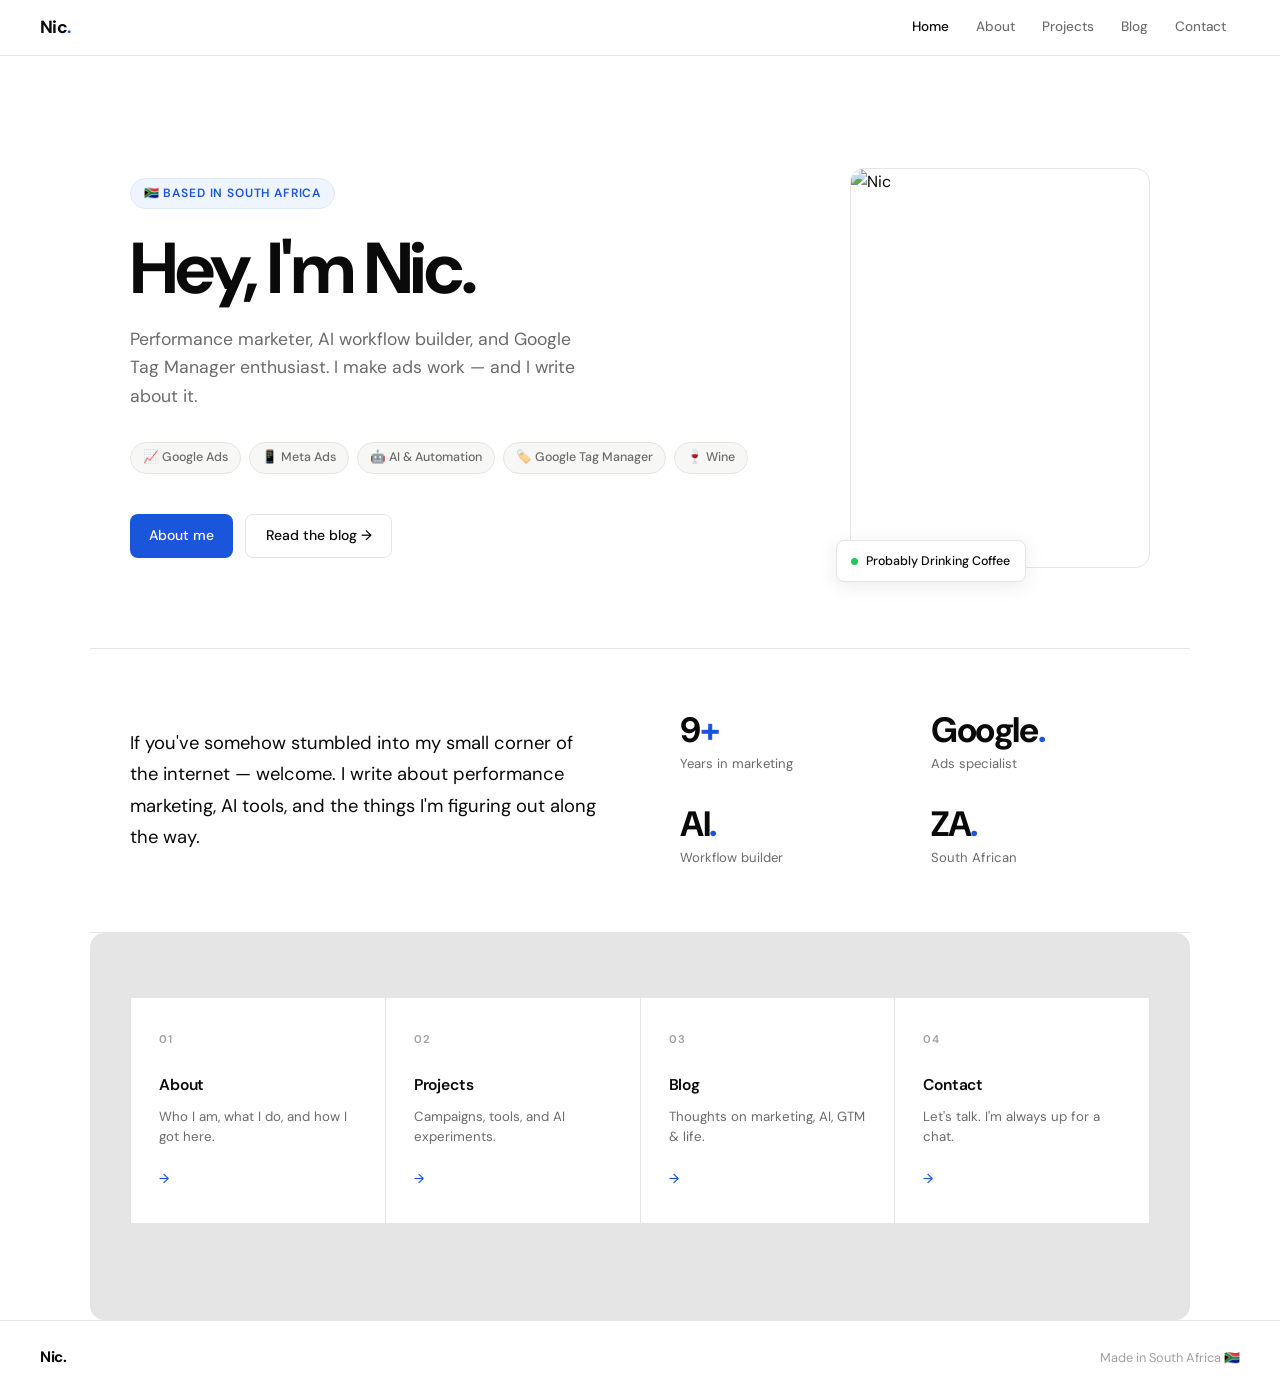
==== commit e4d26274: "Full site redesign" ====
--- a/index.html
+++ b/index.html
@@ -43,7 +43,7 @@
         <img src="https://bear-images.sfo2.cdn.digitaloceanspaces.com/nic-1672590342-0.jpg" alt="Nic" class="hero-image" />
         <div class="hero-badge">
           <div class="dot"></div>
-          <span>Open to collabs</span>
+          <span>Probably Drinking Coffee</span>
         </div>
       </div>
     </section>
@@ -52,7 +52,7 @@
       <p>If you've somehow stumbled into my small corner of the internet — welcome. I write about performance marketing, AI tools, and the things I'm figuring out along the way.</p>
       <div class="intro-stats">
         <div>
-          <div class="stat-num">5<span>+</span></div>
+          <div class="stat-num">9<span>+</span></div>
           <div class="stat-label">Years in marketing</div>
         </div>
         <div>
